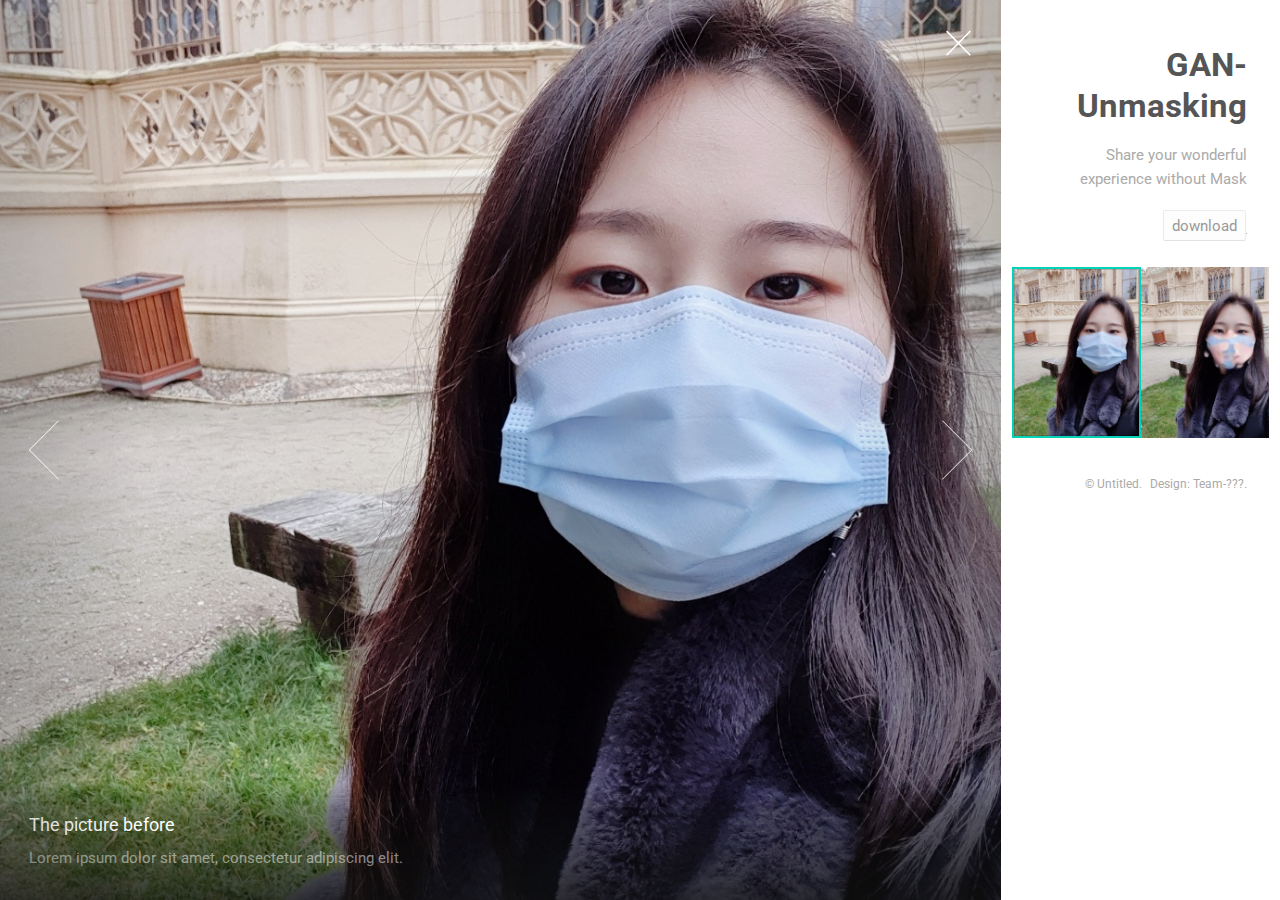
==== templates/down.html @ 5132425a "init for distribution" ====
<!DOCTYPE HTML>
<html>

<head>
	<title>GAN-picture-Lens</title>
	<meta charset="utf-8" />
	<meta name="viewport" content="width=device-width, initial-scale=1, user-scalable=no" />
	<link rel="stylesheet" href="../static/css/main.css" />
	<noscript>
		<link rel="stylesheet" href="../static/css/noscript.css" />
	</noscript>
	<style>
		.filebox label,
		input[type="submit"] {
			display: inline-block;
			padding: .4em .55em;
			color: #999;
			font-size: inherit;
			line-height: normal;
			vertical-align: middle;
			background-color: #fdfdfd;
			cursor: pointer;
			border: 1px solid #ebebeb;
			border-bottom-color: #e2e2e2;
			border-radius: .15em;
			margin: 0;
			margin-right: .07em;
		}

		.filebox .upload-name {
			display: inline-block;
			padding: .5em .75em;
			/* label의 패딩값과 일치 */
			font-size: inherit;
			font-family: inherit;
			line-height: normal;
			vertical-align: middle;
			background-color: #f5f5f5;
			border: 1px solid #ebebeb;
			border-bottom-color: #e2e2e2;
			border-radius: .25em;
			-webkit-appearance: none;
			/* 네이티브 외형 감추기 */
			-moz-appearance: none;
			appearance: none;
			margin-bottom: .2em;
		}


		.filebox input[type="file"] {
			/* 파일 필드 숨기기 */
			position: absolute;
			width: 1px;
			height: 1px;
			padding: 0;
			margin: -1px;
			overflow: hidden;
			clip: rect(0, 0, 0, 0);
			border: 0;
		}
	</style>
</head>

<body class="is-preload-0 is-preload-1 is-preload-2">

	<!-- Main -->
	<div id="main">

		<!-- Header -->
		<header id="header">
			<h1>GAN-Unmasking</h1>
			<p>Share your wonderful experience without Mask </p>
			
			<div class='filebox'>
				<a href="/download/" target="blank"><label>download</label></a>
			</div>

			
		</header>

		<!-- Thumbnail -->
		<section id="thumbnails">
			<article>
				<a class="thumbnail" href="../static/temp/01.jpg" data-position="left center"><img
						src="../static/temp/01.jpg" alt="before" /></a>
				<h2>The picture before</h2>
				<p>Lorem ipsum dolor sit amet, consectetur adipiscing elit.</p>
			</article>
			<article>
				<a class="thumbnail" href="../static/temp/02.jpg"><img src="../static/temp/02.jpg" alt="after" /></a>
				<h2>The picture after</h2>
				<p>Sed velit lacus, laoreet at venenatis convallis in lorem tincidunt.</p>
			</article>
		</section>

		<!-- Footer -->
		<footer id="footer">
			<ul class="copyright">
				<li>&copy; Untitled.</li>
				<li>Design: Team-???.</li>
			</ul>
		</footer>


		<!-- Scripts -->
		<script src="../static/js/jquery.min.js"></script>
		<script src="../static/js/browser.min.js"></script>
		<script src="../static/js/breakpoints.min.js"></script>
		<script src="../static/js/main.js"></script>

</body>
<script>



	// $.ajax({
	// 	type: "GET",
	// 	url: "/students",
	// 	data: {},
	// 	success: function (res) {
	// 		for (let i = 0; i < res.length; i++) {
	// 			let student = res[i];
	// 			$("#lst").append(
	// 				"<li>" + student['name'] + ", 국어:" + student['ko'] + ", 수학:" + student['ma'] + ", 영어:" + student['en'] + "</li>"
	// 			)
	// 		}
	// 	}
	// })
	// function sort_lst() {
	// 	let radio = $('input:radio[name="btn_radio"]:checked').val();
	// 	$.ajax({
	// 		type: "GET",
	// 		url: "/studentSort",
	// 		data: {},
	// 		success: function (res) {
	// 			$("#lst").empty();
	// 			if (radio === "ko") {
	// 				res = res.sort(function (a, b) {
	// 					return b.ko - a.ko;
	// 				});
	// 			} else if (radio === "ma") {
	// 				res = res.sort(function (a, b) {
	// 					return b.ma - a.ma;
	// 				});
	// 			} else if (radio === "en") {
	// 				res = res.sort(function (a, b) {
	// 					return b.en - a.en;
	// 				});
	// 			}
	// 			for (let i = 0; i < res.length; i++) {
	// 				let student = res[i];
	// 				$("#lst").append(
	// 					"<li>" + student['name'] + ", 국어:" + student['ko'] + ", 수학:" + student['ma'] + ", 영어:" + student['en'] + "</li>"
	// 				)
	// 			}
	// 		}
	// 	})
	// }
	// function add_row() {
	// 	let name = $("#name").val();
	// 	let ko = $("#ko").val();
	// 	let ma = $("#ma").val();
	// 	let en = $("#en").val();
	// 	$.ajax({
	// 		type: "POST",
	// 		url: "/student",
	// 		data: {
	// 			name: name,
	// 			ko: ko,
	// 			ma: ma,
	// 			en: en
	// 		},
	// 		success: function (responses) {
	// 			window.location.reload();
	// 		}
	// 	})
	// }
	// function del_row() {
	// 	let name = $("#name").val();
	// 	$.ajax({
	// 		type: "DELETE",
	// 		url: "/student",
	// 		data: {
	// 			name: name
	// 		},
	// 		success: function (responses) {
	// 			window.location.reload();
	// 		}
	// 	})
	// }
	// function upd_row() {
	// 	let name = $("#name").val();
	// 	let ko = $("#ko").val();
	// 	let ma = $("#ma").val();
	// 	let en = $("#en").val();
	// 	$.ajax({
	// 		type: "PUT",
	// 		url: "/student",
	// 		data: {
	// 			name: name,
	// 			ko: ko,
	// 			ma: ma,
	// 			en: en
	// 		},
	// 		success: function (responses) {
	// 			window.location.reload();
	// 		}
	// 	})
	// }
</script>

</html>
---- static/css/main.css ----
@import url(fontawesome-all.min.css);
@import url("https://fonts.googleapis.com/css?family=Roboto:400,700");

/*
	Lens by HTML5 UP
	html5up.net | @ajlkn
	Free for personal and commercial use under the CCA 3.0 license (html5up.net/license)
*/

html, body, div, span, applet, object,
iframe, h1, h2, h3, h4, h5, h6, p, blockquote,
pre, a, abbr, acronym, address, big, cite,
code, del, dfn, em, img, ins, kbd, q, s, samp,
small, strike, strong, sub, sup, tt, var, b,
u, i, center, dl, dt, dd, ol, ul, li, fieldset,
form, label, legend, table, caption, tbody,
tfoot, thead, tr, th, td, article, aside,
canvas, details, embed, figure, figcaption,
footer, header, hgroup, menu, nav, output, ruby,
section, summary, time, mark, audio, video {
	margin: 0;
	padding: 0;
	border: 0;
	font-size: 100%;
	font: inherit;
	vertical-align: baseline;}

article, aside, details, figcaption, figure,
footer, header, hgroup, menu, nav, section {
	display: block;}

body {
	line-height: 1;
}

ol, ul {
	list-style: none;
}

blockquote, q {
	quotes: none;
}

	blockquote:before, blockquote:after, q:before, q:after {
		content: '';
		content: none;
	}

table {
	border-collapse: collapse;
	border-spacing: 0;
}

body {
	-webkit-text-size-adjust: none;
}

mark {
	background-color: transparent;
	color: inherit;
}

input::-moz-focus-inner {
	border: 0;
	padding: 0;
}

input, select, textarea {
	-moz-appearance: none;
	-webkit-appearance: none;
	-ms-appearance: none;
	appearance: none;
}

/* Basic */

	/*
			@-ms-viewport {
				width: device-width;
			}
		*/

	@media screen and (max-width: 480px) {

		html, body {
			min-width: 320px;
		}

	}

	body.is-preload-0 *, body.is-preload-0 *:before, body.is-preload-0 *:after {
		-moz-animation: none !important;
		-webkit-animation: none !important;
		-ms-animation: none !important;
		animation: none !important;
		-moz-transition: none !important;
		-webkit-transition: none !important;
		-ms-transition: none !important;
		transition: none !important;
	}

	html {
		box-sizing: border-box;
	}

	*, *:before, *:after {
		box-sizing: inherit;
	}

	html, body {
		background-color: #101010;
		overflow: hidden;
	}

/* Type */

	html {
		font-size: 16pt;
	}

		@media screen and (max-width: 1680px) {

			html {
				font-size: 12pt;
			}

		}

		@media screen and (max-width: 1280px) {

			html {
				font-size: 11pt;
			}

		}

	body {
		background-color: #fff;
		color: #aaa;
	}

	body, input, select, textarea {
		font-family: "Roboto", Helvetica, sans-serif;
		font-weight: 400;
		line-height: 1.65;
		font-size: 1em;
		color: #aaa;
	}

	a {
		-moz-transition: color 0.25s ease, border-bottom-color 0.25s ease;
		-webkit-transition: color 0.25s ease, border-bottom-color 0.25s ease;
		-ms-transition: color 0.25s ease, border-bottom-color 0.25s ease;
		transition: color 0.25s ease, border-bottom-color 0.25s ease;
		border-bottom: dotted 1px;
		color: inherit;
		text-decoration: none;
	}

		a:hover {
			border-bottom-color: transparent;
			color: #00D3B7;
		}

	strong, b {
		font-weight: 400;
		color: #555;
	}

	em, i {
		font-style: italic;
	}

	p {
		margin: 0 0 1.25em 0;
	}

	h1, h2, h3, h4, h5, h6 {
		font-weight: 400;
		line-height: 1.25;
		margin: 0 0 0.5em 0;
		color: #555;
	}

		h1 a, h2 a, h3 a, h4 a, h5 a, h6 a {
			color: inherit;
			text-decoration: none;
		}

	h2 {
		font-size: 1.25em;
	}

	h3 {
		font-size: 1em;
	}

	h4 {
		font-size: 0.9em;
	}

	h5 {
		font-size: 0.8em;
	}

	h6 {
		font-size: 0.7em;
	}

	sub {
		font-size: 0.8em;
		position: relative;
		top: 0.5em;
	}

	sup {
		font-size: 0.8em;
		position: relative;
		top: -0.5em;
	}

	blockquote {
		border-left: solid 4px #ccc;
		font-style: italic;
		margin: 0 0 1.25em 0;
		padding: 0.3125em 0 0.3125em 1.25em;
	}

	code {
		border-radius: 4px;
		border: solid 1px;
		font-family: "Courier New", monospace;
		font-size: 0.9em;
		margin: 0 0.25em;
		padding: 0.25em 0.65em;
		border-color: #ccc;
	}

	pre {
		-webkit-overflow-scrolling: touch;
		font-family: "Courier New", monospace;
		font-size: 0.9em;
		margin: 0 0 1.25em 0;
	}

		pre code {
			display: block;
			padding: 1em 1.5em;
			overflow-x: auto;
		}

	hr {
		border: 0;
		border-bottom: solid 1px #ccc;
		margin: 1.25em 0;
	}

		hr.major {
			margin: 1.875em 0;
		}

	.align-left {
		text-align: left;
	}

	.align-center {
		text-align: center;
	}

	.align-right {
		text-align: right;
	}

/* Button */

	input[type="submit"],
	input[type="reset"],
	input[type="button"],
	button,
	.button {
		-moz-appearance: none;
		-webkit-appearance: none;
		-ms-appearance: none;
		appearance: none;
		-moz-transition: background-color 0.25s ease-in-out, border-color 0.25s ease-in-out, color 0.25s ease-in-out;
		-webkit-transition: background-color 0.25s ease-in-out, border-color 0.25s ease-in-out, color 0.25s ease-in-out;
		-ms-transition: background-color 0.25s ease-in-out, border-color 0.25s ease-in-out, color 0.25s ease-in-out;
		transition: background-color 0.25s ease-in-out, border-color 0.25s ease-in-out, color 0.25s ease-in-out;
		background-color: transparent;
		border-radius: 4px;
		border: solid 1px #ccc;
		color: #555;
		cursor: pointer;
		display: inline-block;
		line-height: 1;
		padding: 0.75em 1.5em;
		text-align: center;
		text-decoration: none;
		white-space: nowrap;
	}

		input[type="submit"]:hover,
		input[type="reset"]:hover,
		input[type="button"]:hover,
		button:hover,
		.button:hover {
			border-color: #00D3B7;
			color: #00D3B7;
		}

			input[type="submit"]:hover:active,
			input[type="reset"]:hover:active,
			input[type="button"]:hover:active,
			button:hover:active,
			.button:hover:active {
				background-color: rgba(0, 211, 183, 0.15);
			}

		input[type="submit"].icon,
		input[type="reset"].icon,
		input[type="button"].icon,
		button.icon,
		.button.icon {
			padding-left: 1.35em;
		}

			input[type="submit"].icon:before,
			input[type="reset"].icon:before,
			input[type="button"].icon:before,
			button.icon:before,
			.button.icon:before {
				margin-right: 0.5em;
			}

		input[type="submit"].fit,
		input[type="reset"].fit,
		input[type="button"].fit,
		button.fit,
		.button.fit {
			width: 100%;
		}

		input[type="submit"].small,
		input[type="reset"].small,
		input[type="button"].small,
		button.small,
		.button.small {
			font-size: 0.8em;
		}

		input[type="submit"].large,
		input[type="reset"].large,
		input[type="button"].large,
		button.large,
		.button.large {
			font-size: 1.35em;
		}

		input[type="submit"].disabled, input[type="submit"]:disabled,
		input[type="reset"].disabled,
		input[type="reset"]:disabled,
		input[type="button"].disabled,
		input[type="button"]:disabled,
		button.disabled,
		button:disabled,
		.button.disabled,
		.button:disabled {
			pointer-events: none;
			opacity: 0.25;
		}

/* Form */

	form {
		margin: 0 0 1.25em 0;
	}

	label {
		color: #555;
		display: block;
		font-size: 0.9em;
		font-weight: 400;
		margin: 0 0 0.625em 0;
	}

	input[type="text"],
	input[type="password"],
	input[type="email"],
	select,
	textarea {
		-moz-appearance: none;
		-webkit-appearance: none;
		-ms-appearance: none;
		appearance: none;
		background-color: transparent;
		border-radius: 4px;
		border: solid 1px #ccc;
		color: inherit;
		display: block;
		outline: 0;
		padding: 0 0.75em;
		text-decoration: none;
		width: 100%;
	}

		input[type="text"]:invalid,
		input[type="password"]:invalid,
		input[type="email"]:invalid,
		select:invalid,
		textarea:invalid {
			box-shadow: none;
		}

		input[type="text"]:focus,
		input[type="password"]:focus,
		input[type="email"]:focus,
		select:focus,
		textarea:focus {
			border-color: #00D3B7;
		}

	select {
		background-image: url("data:image/svg+xml;charset=utf8,%3Csvg xmlns='http://www.w3.org/2000/svg' width='40' height='40' preserveAspectRatio='none' viewBox='0 0 40 40'%3E%3Cpath d='M9.4,12.3l10.4,10.4l10.4-10.4c0.2-0.2,0.5-0.4,0.9-0.4c0.3,0,0.6,0.1,0.9,0.4l3.3,3.3c0.2,0.2,0.4,0.5,0.4,0.9 c0,0.4-0.1,0.6-0.4,0.9L20.7,31.9c-0.2,0.2-0.5,0.4-0.9,0.4c-0.3,0-0.6-0.1-0.9-0.4L4.3,17.3c-0.2-0.2-0.4-0.5-0.4-0.9 c0-0.4,0.1-0.6,0.4-0.9l3.3-3.3c0.2-0.2,0.5-0.4,0.9-0.4S9.1,12.1,9.4,12.3z' fill='%23ccc' /%3E%3C/svg%3E");
		background-size: 1.25rem;
		background-repeat: no-repeat;
		background-position: calc(100% - 1rem) center;
		height: 2.75em;
		padding-right: 2.75em;
		text-overflow: ellipsis;
	}

		select option {
			color: #555;
			background: #fff;
		}

		select:focus::-ms-value {
			background-color: transparent;
		}

		select::-ms-expand {
			display: none;
		}

	.select-wrapper {
		text-decoration: none;
		display: block;
		position: relative;
	}

		.select-wrapper:before {
			-moz-osx-font-smoothing: grayscale;
			-webkit-font-smoothing: antialiased;
			display: inline-block;
			font-style: normal;
			font-variant: normal;
			text-rendering: auto;
			line-height: 1;
			text-transform: none !important;
			font-family: 'Font Awesome 5 Free';
			font-weight: 900;
		}

		.select-wrapper:before {
			color: #ccc;
			content: '\f107';
			display: block;
			height: 2.75em;
			line-height: 2.75em;
			pointer-events: none;
			position: absolute;
			right: 0;
			text-align: center;
			top: 0;
			width: 2.75em;
		}

		.select-wrapper select::-ms-expand {
			display: none;
		}

	input[type="text"],
	input[type="password"],
	input[type="email"],
	select {
		height: 2.75em;
	}

	textarea {
		padding: 0.75em 1em;
	}

	input[type="checkbox"],
	input[type="radio"] {
		-moz-appearance: none;
		-webkit-appearance: none;
		-ms-appearance: none;
		appearance: none;
		display: block;
		float: left;
		margin-right: -2em;
		opacity: 0;
		width: 1em;
		z-index: -1;
	}

		input[type="checkbox"] + label,
		input[type="radio"] + label {
			text-decoration: none;
			color: #aaa;
			cursor: pointer;
			display: inline-block;
			font-size: 1em;
			font-weight: 400;
			margin: 0;
			padding-left: 2.4em;
			padding-right: 0.75em;
			position: relative;
		}

			input[type="checkbox"] + label:before,
			input[type="radio"] + label:before {
				-moz-osx-font-smoothing: grayscale;
				-webkit-font-smoothing: antialiased;
				display: inline-block;
				font-style: normal;
				font-variant: normal;
				text-rendering: auto;
				line-height: 1;
				text-transform: none !important;
				font-family: 'Font Awesome 5 Free';
				font-weight: 900;
			}

			input[type="checkbox"] + label:before,
			input[type="radio"] + label:before {
				background: transparent;
				border-radius: 4px;
				border: solid 1px #ccc;
				content: '';
				display: inline-block;
				font-size: 0.8em;
				height: 2.0625em;
				left: 0;
				line-height: 2.0625em;
				position: absolute;
				text-align: center;
				top: 0;
				width: 2.0625em;
			}

		input[type="checkbox"]:checked + label:before,
		input[type="radio"]:checked + label:before {
			background-color: #555;
			border-color: #555;
			color: #fff;
			content: '\f00c';
		}

		input[type="checkbox"]:focus + label:before,
		input[type="radio"]:focus + label:before {
			border-color: #00D3B7;
		}

	input[type="checkbox"] + label:before {
		border-radius: 4px;
	}

	input[type="radio"] + label:before {
		border-radius: 100%;
	}

	::-webkit-input-placeholder {
		opacity: 1.0;
		color: #ccc !important;
	}

	:-moz-placeholder {
		opacity: 1.0;
		color: #ccc !important;
	}

	::-moz-placeholder {
		opacity: 1.0;
		color: #ccc !important;
	}

	:-ms-input-placeholder {
		opacity: 1.0;
		color: #ccc !important;
	}

	.field {
		margin: 0 0 1.25em 0;
	}

/* Icon */

	.icon {
		text-decoration: none;
		border-bottom: none;
		position: relative;
	}

		.icon:before {
			-moz-osx-font-smoothing: grayscale;
			-webkit-font-smoothing: antialiased;
			display: inline-block;
			font-style: normal;
			font-variant: normal;
			text-rendering: auto;
			line-height: 1;
			text-transform: none !important;
			font-family: 'Font Awesome 5 Free';
			font-weight: 400;
		}

		.icon > .label {
			display: none;
		}

		.icon:before {
			line-height: inherit;
		}

		.icon.solid:before {
			font-weight: 900;
		}

		.icon.brands:before {
			font-family: 'Font Awesome 5 Brands';
		}

/* List */

	ol {
		list-style: decimal;
		margin: 0 0 1.25em 0;
		padding-left: 1.25em;
	}

		ol li {
			padding-left: 0.25em;
		}

	ul {
		list-style: disc;
		margin: 0 0 1.25em 0;
		padding-left: 1em;
	}

		ul li {
			padding-left: 0.5em;
		}

		ul.alt {
			list-style: none;
			padding-left: 0;
		}

			ul.alt li {
				border-top: solid 1px #ccc;
				padding: 0.5em 0;
			}

				ul.alt li:first-child {
					border-top: 0;
					padding-top: 0;
				}

	dl {
		margin: 0 0 1.25em 0;
	}

		dl dt {
			display: block;
			font-weight: 400;
			margin: 0 0 0.625em 0;
		}

		dl dd {
			margin-left: 1.25em;
		}

/* Actions */

	ul.actions {
		display: -moz-flex;
		display: -webkit-flex;
		display: -ms-flex;
		display: flex;
		cursor: default;
		list-style: none;
		margin-left: -0.625em;
		padding-left: 0;
	}

		ul.actions li {
			padding: 0 0 0 0.625em;
			vertical-align: middle;
		}

		ul.actions.special {
			-moz-justify-content: center;
			-webkit-justify-content: center;
			-ms-justify-content: center;
			justify-content: center;
			width: 100%;
			margin-left: 0;
		}

			ul.actions.special li:first-child {
				padding-left: 0;
			}

		ul.actions.stacked {
			-moz-flex-direction: column;
			-webkit-flex-direction: column;
			-ms-flex-direction: column;
			flex-direction: column;
			margin-left: 0;
		}

			ul.actions.stacked li {
				padding: 0.8125em 0 0 0;
			}

				ul.actions.stacked li:first-child {
					padding-top: 0;
				}

		ul.actions.fit {
			width: calc(100% + 0.625em);
		}

			ul.actions.fit li {
				-moz-flex-grow: 1;
				-webkit-flex-grow: 1;
				-ms-flex-grow: 1;
				flex-grow: 1;
				-moz-flex-shrink: 1;
				-webkit-flex-shrink: 1;
				-ms-flex-shrink: 1;
				flex-shrink: 1;
				width: 100%;
			}

				ul.actions.fit li > * {
					width: 100%;
				}

			ul.actions.fit.stacked {
				width: 100%;
			}

		@media screen and (max-width: 480px) {

			ul.actions:not(.fixed) {
				-moz-flex-direction: column;
				-webkit-flex-direction: column;
				-ms-flex-direction: column;
				flex-direction: column;
				margin-left: 0;
				width: 100% !important;
			}

				ul.actions:not(.fixed) li {
					-moz-flex-grow: 1;
					-webkit-flex-grow: 1;
					-ms-flex-grow: 1;
					flex-grow: 1;
					-moz-flex-shrink: 1;
					-webkit-flex-shrink: 1;
					-ms-flex-shrink: 1;
					flex-shrink: 1;
					padding: 0.625em 0 0 0;
					text-align: center;
					width: 100%;
				}

					ul.actions:not(.fixed) li > * {
						width: 100%;
					}

					ul.actions:not(.fixed) li:first-child {
						padding-top: 0;
					}

					ul.actions:not(.fixed) li input[type="submit"],
					ul.actions:not(.fixed) li input[type="reset"],
					ul.actions:not(.fixed) li input[type="button"],
					ul.actions:not(.fixed) li button,
					ul.actions:not(.fixed) li .button {
						width: 100%;
					}

						ul.actions:not(.fixed) li input[type="submit"].icon:before,
						ul.actions:not(.fixed) li input[type="reset"].icon:before,
						ul.actions:not(.fixed) li input[type="button"].icon:before,
						ul.actions:not(.fixed) li button.icon:before,
						ul.actions:not(.fixed) li .button.icon:before {
							margin-left: -0.5rem;
						}

		}

/* Icons */

	ul.icons {
		cursor: default;
		list-style: none;
		padding-left: 0;
	}

		ul.icons li {
			display: inline-block;
			padding: 0 1em 0 0;
		}

			ul.icons li:last-child {
				padding-right: 0;
			}

			ul.icons li .icon:before {
				font-size: 1.5rem;
			}

/* Main */

	#main {
		-moz-transition: opacity 0.75s ease, right 0.75s ease, left 0.75s ease, visibility 0.75s;
		-webkit-transition: opacity 0.75s ease, right 0.75s ease, left 0.75s ease, visibility 0.75s;
		-ms-transition: opacity 0.75s ease, right 0.75s ease, left 0.75s ease, visibility 0.75s;
		transition: opacity 0.75s ease, right 0.75s ease, left 0.75s ease, visibility 0.75s;
		-webkit-overflow-scrolling: touch;
		position: fixed;
		top: 0;
		width: 22.5em;
		height: 100%;
		background: #fff;
		outline: 0;
		overflow-x: hidden;
		overflow-y: auto;
		text-align: right;
		visibility: visible;
		z-index: 10000;
		right: 0;
	}

		#main .toggle {
			-webkit-tap-highlight-color: rgba(0, 0, 0, 0);
			position: absolute;
			top: 0;
			width: 4em;
			height: 4em;
			background-image: url("images/close-small-alt.svg");
			background-repeat: no-repeat;
			background-size: 32px 32px;
			cursor: pointer;
			display: none;
			z-index: 1;
			background-position: 0.5em 0.5em;
			left: 0;
		}

		body.fullscreen #main {
			visibility: hidden;
			right: -22.5em;
		}

		body.is-preload-1 #main {
			opacity: 0;
			right: -2em;
		}

		@media screen and (max-width: 1280px) {

			#main {
				width: 19em;
			}

				body.fullscreen #main {
					right: -19em;
				}

		}

		@media screen and (max-width: 980px) {

			#main {
				background: rgba(255, 255, 255, 0.925);
			}

				#main .toggle {
					display: block;
				}

		}

		@media screen and (max-width: 480px) {

			#main {
				-moz-transition: opacity 0.5s ease, visibility 0.5s;
				-webkit-transition: opacity 0.5s ease, visibility 0.5s;
				-ms-transition: opacity 0.5s ease, visibility 0.5s;
				transition: opacity 0.5s ease, visibility 0.5s;
				width: 100%;
				background: #fff;
				text-align: center;
			}

				body.is-preload-1 #main {
					left: auto !important;
					right: auto !important;
				}

				body.fullscreen #main {
					left: auto !important;
					right: auto !important;
					opacity: 0;
				}

				#main .toggle {
					display: none;
				}

		}

/* Header */

	#header {
		padding: 3em 2.25em 1.75em 2.25em ;
	}

		#header h1 {
			font-size: 2.25em;
			font-weight: 700;
		}

/* Footer */

	#footer {
		padding: 2.25em 2.25em 1em 2.25em ;
	}

		#footer .copyright {
			list-style: none;
			padding: 0;
		}

			#footer .copyright li {
				display: inline-block;
				font-size: 0.8em;
				margin-left: 0.35em;
				padding: 0;
			}

				#footer .copyright li:first-child {
					margin-left: 0;
				}

/* Thumbnails */

	#thumbnails {
		display: -moz-flex;
		display: -webkit-flex;
		display: -ms-flex;
		display: flex;
		-moz-flex-wrap: wrap;
		-webkit-flex-wrap: wrap;
		-ms-flex-wrap: wrap;
		flex-wrap: wrap;
		padding: 0 0.75em;
	}

		#thumbnails article {
			position: relative;
			width: 50%;
			background: #101010;
			outline: 0;
		}

			#thumbnails article .thumbnail {
				-webkit-tap-highlight-color: rgba(0, 0, 0, 0);
				display: block;
				position: relative;
				border: 0;
				outline: 0;
			}

				#thumbnails article .thumbnail img {
					display: block;
					width: 100%;
				}

				#thumbnails article .thumbnail:before {
					pointer-events: none;
					-moz-transition: opacity 0.25s ease;
					-webkit-transition: opacity 0.25s ease;
					-ms-transition: opacity 0.25s ease;
					transition: opacity 0.25s ease;
					content: '';
					position: absolute;
					left: 0;
					top: 0;
					width: 100%;
					height: 100%;
					box-shadow: inset 0 0 0 2px #00D3B7, inset 0 0 0px 3px rgba(0, 0, 0, 0.15);
					opacity: 0;
					z-index: 1;
				}

				#thumbnails article .thumbnail:focus:before {
					opacity: 0.5;
				}

			#thumbnails article h2, #thumbnails article p {
				display: none;
			}

			#thumbnails article.active .thumbnail:before {
				opacity: 1;
			}

		@media screen and (max-width: 480px) {

			#thumbnails article .thumbnail:before {
				display: none;
			}

		}

/* Viewer */

	@-moz-keyframes spinner {
		0% {
			-moz-transform: rotate(0deg);
			-webkit-transform: rotate(0deg);
			-ms-transform: rotate(0deg);
			transform: rotate(0deg);
		}

		100% {
			-moz-transform: rotate(360deg);
			-webkit-transform: rotate(360deg);
			-ms-transform: rotate(360deg);
			transform: rotate(360deg);
		}
	}

	@-webkit-keyframes spinner {
		0% {
			-moz-transform: rotate(0deg);
			-webkit-transform: rotate(0deg);
			-ms-transform: rotate(0deg);
			transform: rotate(0deg);
		}

		100% {
			-moz-transform: rotate(360deg);
			-webkit-transform: rotate(360deg);
			-ms-transform: rotate(360deg);
			transform: rotate(360deg);
		}
	}

	@-ms-keyframes spinner {
		0% {
			-moz-transform: rotate(0deg);
			-webkit-transform: rotate(0deg);
			-ms-transform: rotate(0deg);
			transform: rotate(0deg);
		}

		100% {
			-moz-transform: rotate(360deg);
			-webkit-transform: rotate(360deg);
			-ms-transform: rotate(360deg);
			transform: rotate(360deg);
		}
	}

	@keyframes spinner {
		0% {
			-moz-transform: rotate(0deg);
			-webkit-transform: rotate(0deg);
			-ms-transform: rotate(0deg);
			transform: rotate(0deg);
		}

		100% {
			-moz-transform: rotate(360deg);
			-webkit-transform: rotate(360deg);
			-ms-transform: rotate(360deg);
			transform: rotate(360deg);
		}
	}

	#viewer {
		-moz-transition: opacity 0.75s ease, width 0.75s ease;
		-webkit-transition: opacity 0.75s ease, width 0.75s ease;
		-ms-transition: opacity 0.75s ease, width 0.75s ease;
		transition: opacity 0.75s ease, width 0.75s ease;
		position: absolute;
		top: 0;
		width: calc(100% - 22.5em);
		height: 100%;
		left: 0;
	}

		#viewer .inner {
			pointer-events: none;
			position: absolute;
			top: 0;
			left: 0;
			width: 100%;
			height: 100%;
			z-index: 2;
		}

			#viewer .inner > * {
				pointer-events: auto;
			}

			#viewer .inner:before {
				background-image: -moz-linear-gradient(left, rgba(16,16,16,0.2), rgba(16,16,16,0) 10em, rgba(16,16,16,0)), -moz-linear-gradient(right, rgba(16,16,16,0.2), rgba(16,16,16,0) 10em, rgba(16,16,16,0));
				background-image: -webkit-linear-gradient(left, rgba(16,16,16,0.2), rgba(16,16,16,0) 10em, rgba(16,16,16,0)), -webkit-linear-gradient(right, rgba(16,16,16,0.2), rgba(16,16,16,0) 10em, rgba(16,16,16,0));
				background-image: -ms-linear-gradient(left, rgba(16,16,16,0.2), rgba(16,16,16,0) 10em, rgba(16,16,16,0)), -ms-linear-gradient(right, rgba(16,16,16,0.2), rgba(16,16,16,0) 10em, rgba(16,16,16,0));
				background-image: linear-gradient(left, rgba(16,16,16,0.2), rgba(16,16,16,0) 10em, rgba(16,16,16,0)), linear-gradient(right, rgba(16,16,16,0.2), rgba(16,16,16,0) 10em, rgba(16,16,16,0));
				content: '';
				display: block;
				position: absolute;
				top: 0;
				left: 0;
				width: 100%;
				height: 100%;
			}

			#viewer .inner .toggle {
				-webkit-tap-highlight-color: rgba(0, 0, 0, 0);
				position: absolute;
				top: 0;
				width: 4em;
				height: 4em;
				background-image: url("images/close.svg");
				background-repeat: no-repeat;
				background-size: 64px 64px;
				cursor: pointer;
				z-index: 1;
				right: 0;
				background-position: calc(100% - 0.75em) 0.75em;
			}

			#viewer .inner .nav-next,
			#viewer .inner .nav-previous {
				-webkit-tap-highlight-color: rgba(0, 0, 0, 0);
				position: absolute;
				top: 50%;
				width: 6em;
				height: 6em;
				margin-top: -3em;
				background-image: url("images/arrow.svg");
				background-position: center;
				background-repeat: no-repeat;
				background-size: contain;
				cursor: pointer;
			}

			#viewer .inner .nav-previous {
				-moz-transform: scaleX(-1);
				-webkit-transform: scaleX(-1);
				-ms-transform: scaleX(-1);
				transform: scaleX(-1);
				left: 0;
			}

			#viewer .inner .nav-next {
				right: 0;
			}

		#viewer .slide {
			-moz-transition: opacity 0.5s ease-in-out;
			-webkit-transition: opacity 0.5s ease-in-out;
			-ms-transition: opacity 0.5s ease-in-out;
			transition: opacity 0.5s ease-in-out;
			position: absolute;
			top: 0;
			left: 0;
			width: 100%;
			height: 100%;
			opacity: 1;
			z-index: 1;
		}

			#viewer .slide .caption {
				background-image: -moz-linear-gradient(bottom, rgba(16,16,16,0.75), rgba(16,16,16,0.25) 80%, rgba(16,16,16,0));
				background-image: -webkit-linear-gradient(bottom, rgba(16,16,16,0.75), rgba(16,16,16,0.25) 80%, rgba(16,16,16,0));
				background-image: -ms-linear-gradient(bottom, rgba(16,16,16,0.75), rgba(16,16,16,0.25) 80%, rgba(16,16,16,0));
				background-image: linear-gradient(bottom, rgba(16,16,16,0.75), rgba(16,16,16,0.25) 80%, rgba(16,16,16,0));
				padding: 2em 2em 0.75em 2em ;
				position: absolute;
				bottom: 0;
				left: 0;
				width: 100%;
				color: rgba(255, 255, 255, 0.5);
				z-index: 1;
			}

				#viewer .slide .caption h2, #viewer .slide .caption h3, #viewer .slide .caption h4, #viewer .slide .caption h5, #viewer .slide .caption h6 {
					color: #fff;
				}

			#viewer .slide .image {
				-moz-transition: opacity 0.5s ease-in-out;
				-webkit-transition: opacity 0.5s ease-in-out;
				-ms-transition: opacity 0.5s ease-in-out;
				transition: opacity 0.5s ease-in-out;
				position: absolute;
				top: 0;
				left: 0;
				width: 100%;
				height: 100%;
				background-repeat: no-repeat;
				background-size: cover;
				opacity: 0;
			}

			#viewer .slide:before {
				-moz-animation: spinner 1s linear infinite;
				-webkit-animation: spinner 1s linear infinite;
				-ms-animation: spinner 1s linear infinite;
				animation: spinner 1s linear infinite;
				-moz-transition: opacity 0.5s ease-in-out;
				-webkit-transition: opacity 0.5s ease-in-out;
				-ms-transition: opacity 0.5s ease-in-out;
				transition: opacity 0.5s ease-in-out;
				content: '';
				display: block;
				position: absolute;
				top: 50%;
				left: 50%;
				width: 3em;
				height: 3em;
				background-image: url("images/spinner.svg");
				background-position: center;
				background-repeat: no-repeat;
				background-size: contain;
				margin: -1.5em 0 0 -1.5em;
				opacity: 0;
			}

			#viewer .slide.loading:before {
				opacity: 1;
			}

			#viewer .slide.active .image {
				opacity: 1;
			}

		body.fullscreen #viewer {
			width: 100%;
		}

			body.fullscreen #viewer .inner .toggle {
				background-image: url("images/open.svg");
			}

		body.is-preload-1 #viewer {
			opacity: 0;
		}

		body.is-preload-2 #viewer .slide {
			opacity: 0;
		}

		@media screen and (max-width: 1280px) {

			#viewer {
				width: calc(100% - 19em);
			}

		}

		@media screen and (max-width: 980px) {

			#viewer {
				width: 100%;
			}

				#viewer .inner .toggle {
					-moz-transition: opacity 0.75s ease;
					-webkit-transition: opacity 0.75s ease;
					-ms-transition: opacity 0.75s ease;
					transition: opacity 0.75s ease;
					background-image: url("images/open.svg");
					opacity: 0;
					right: 0;
				}

				body.fullscreen #viewer .inner .toggle {
					opacity: 1;
				}

		}

		@media screen and (max-width: 736px) {

			#viewer .inner .toggle {
				background-size: 32px 32px;
			}

			#viewer .inner .nav-next,
			#viewer .inner .nav-previous {
				background-image: url("images/arrow-small.svg");
				background-size: 32px 32px;
			}

			body.fullscreen #viewer .inner .toggle {
				background-image: url("images/open-small.svg");
			}

		}

		@media screen and (max-width: 480px) {

			#viewer {
				-moz-transition: opacity 0.5s ease;
				-webkit-transition: opacity 0.5s ease;
				-ms-transition: opacity 0.5s ease;
				transition: opacity 0.5s ease;
				-moz-transition-delay: 0s;
				-webkit-transition-delay: 0s;
				-ms-transition-delay: 0s;
				transition-delay: 0s;
				opacity: 0;
			}

				#viewer .inner .toggle {
					background-image: url("images/close-small.svg") !important;
					background-size: 32px 32px;
				}

				body.fullscreen #viewer {
					-moz-transition-delay: 0.5s;
					-webkit-transition-delay: 0.5s;
					-ms-transition-delay: 0.5s;
					transition-delay: 0.5s;
					opacity: 1;
				}

		}
---- static/css/noscript.css ----
/*
	Lens by HTML5 UP
	html5up.net | @ajlkn
	Free for personal and commercial use under the CCA 3.0 license (html5up.net/license)
*/

/* Main */

	#main {
		opacity: 1 !important;
		right: 0 !important;
	}

	body:before {
		content: 'Javascript is disabled :(';
		display: block;
		position: absolute;
		top: 50%;
		width: calc(100% - 22.5em * 0.333333333);
		height: 4em;
		margin-top: -2em;
		color: #282828;
		cursor: default;
		font-size: 3em;
		line-height: 4em;
		text-align: center;
		white-space: nowrap;
		left: 0;
	}
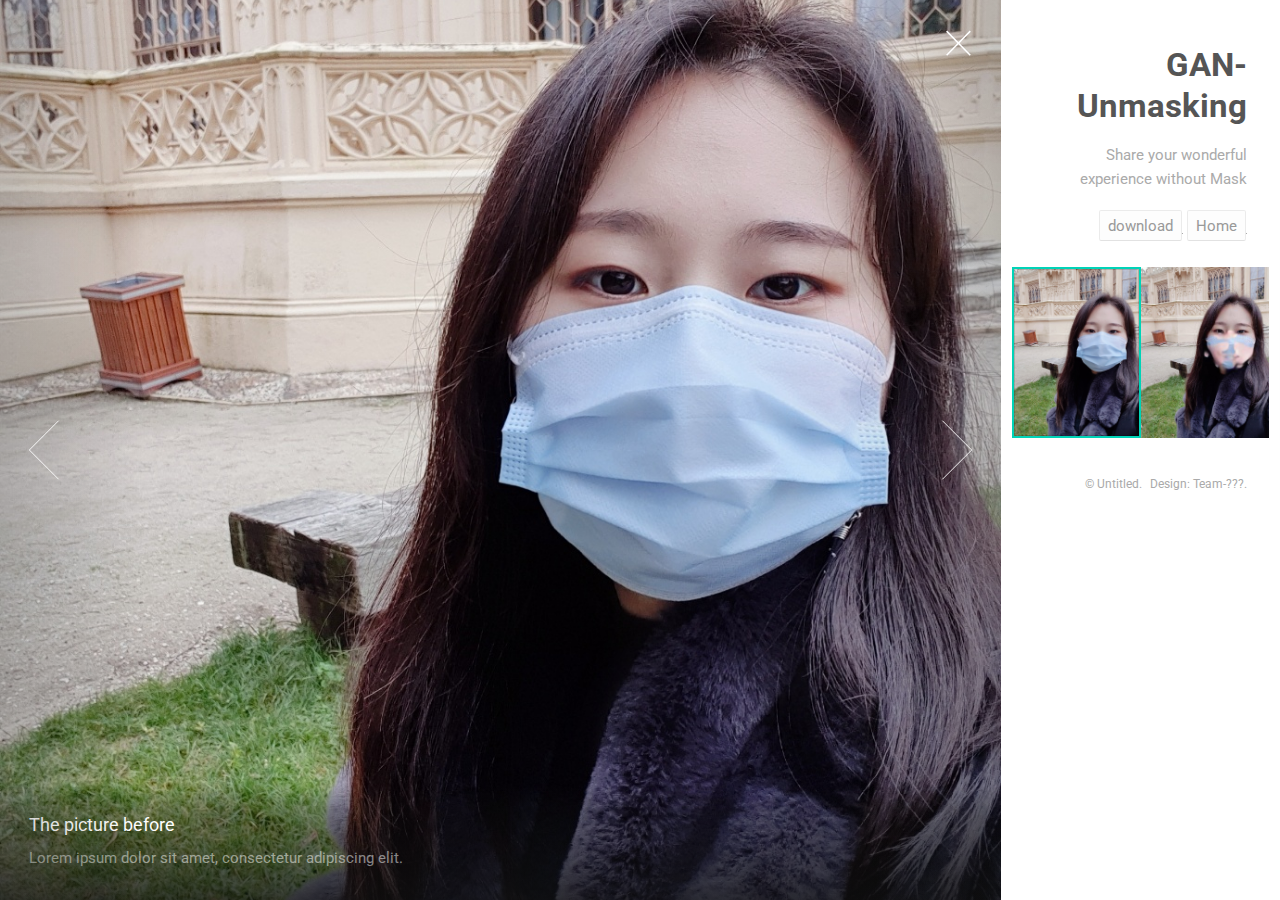
==== commit eb1d6d12: "for distribute" ====
--- a/templates/down.html
+++ b/templates/down.html
@@ -73,6 +73,7 @@
 			
 			<div class='filebox'>
 				<a href="/download/" target="blank"><label>download</label></a>
+				<a href="/" ><label>Home</label></a>
 			</div>
 
 			
